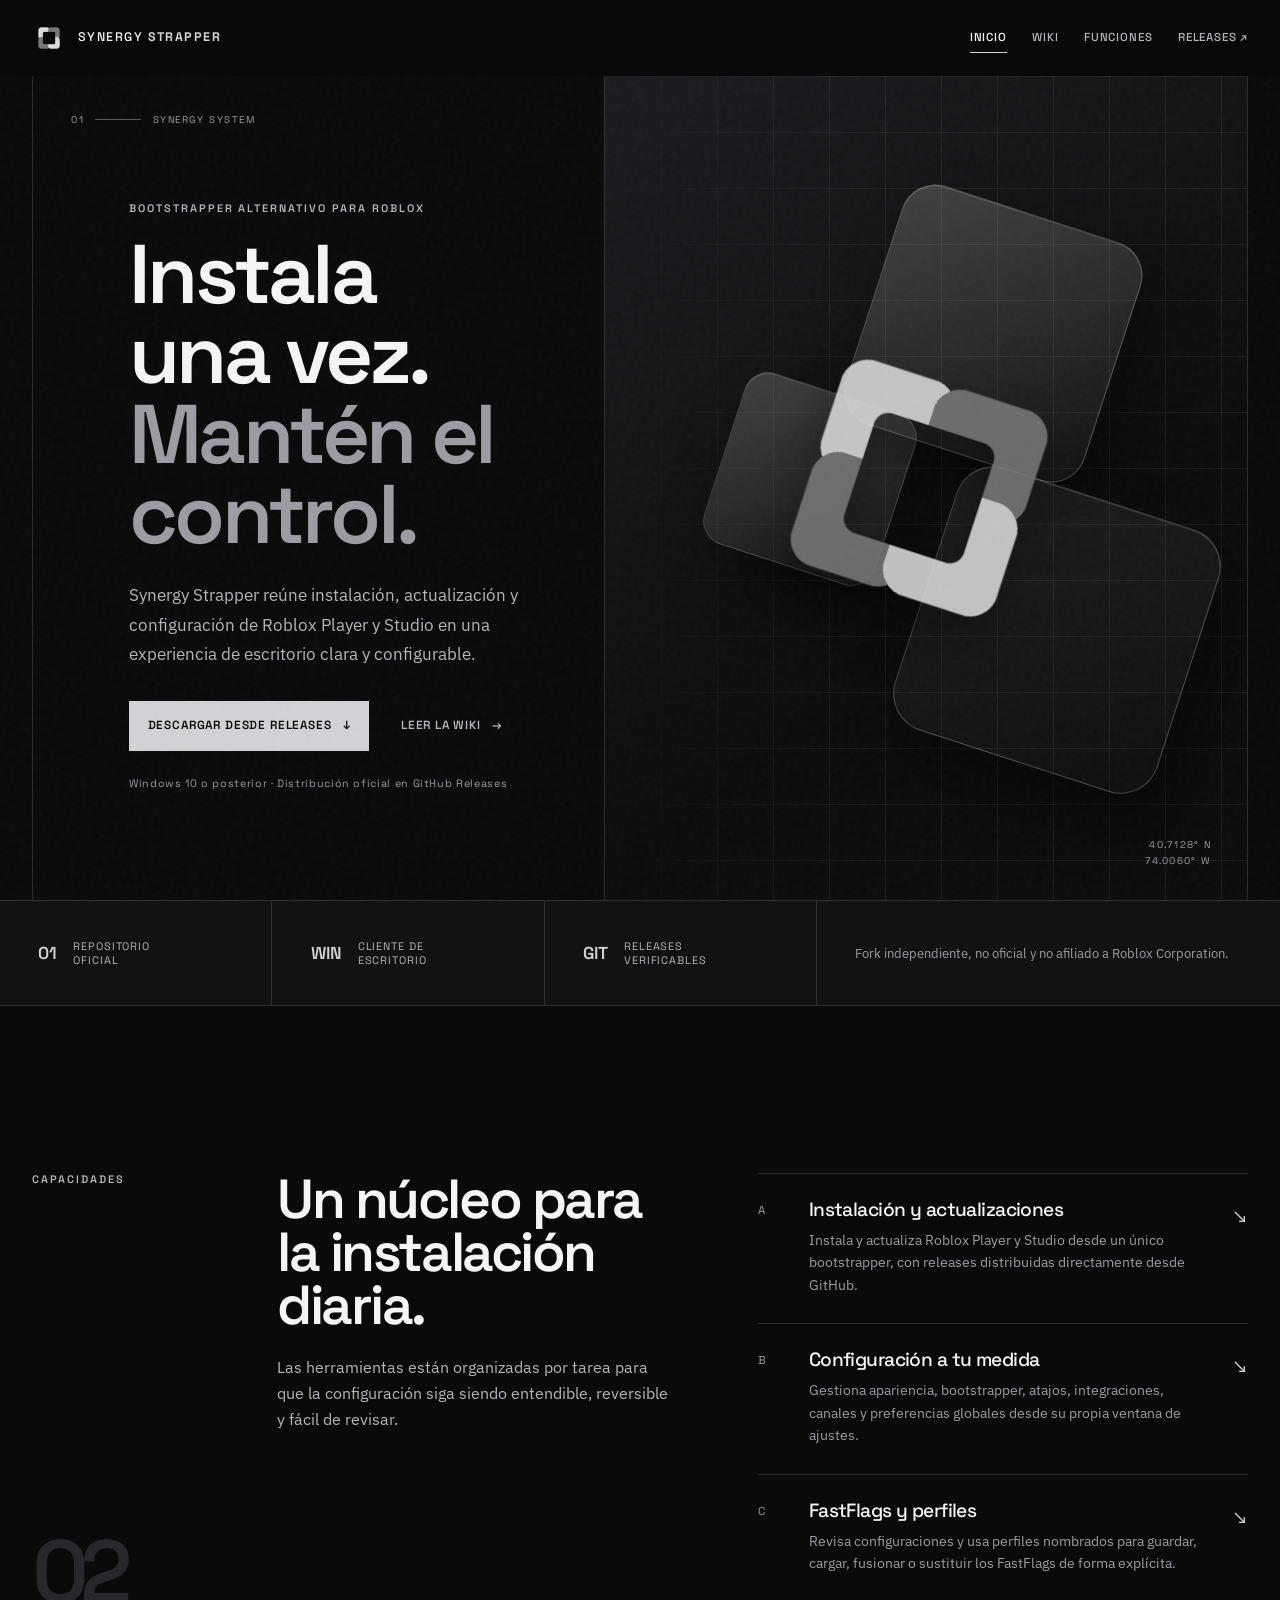
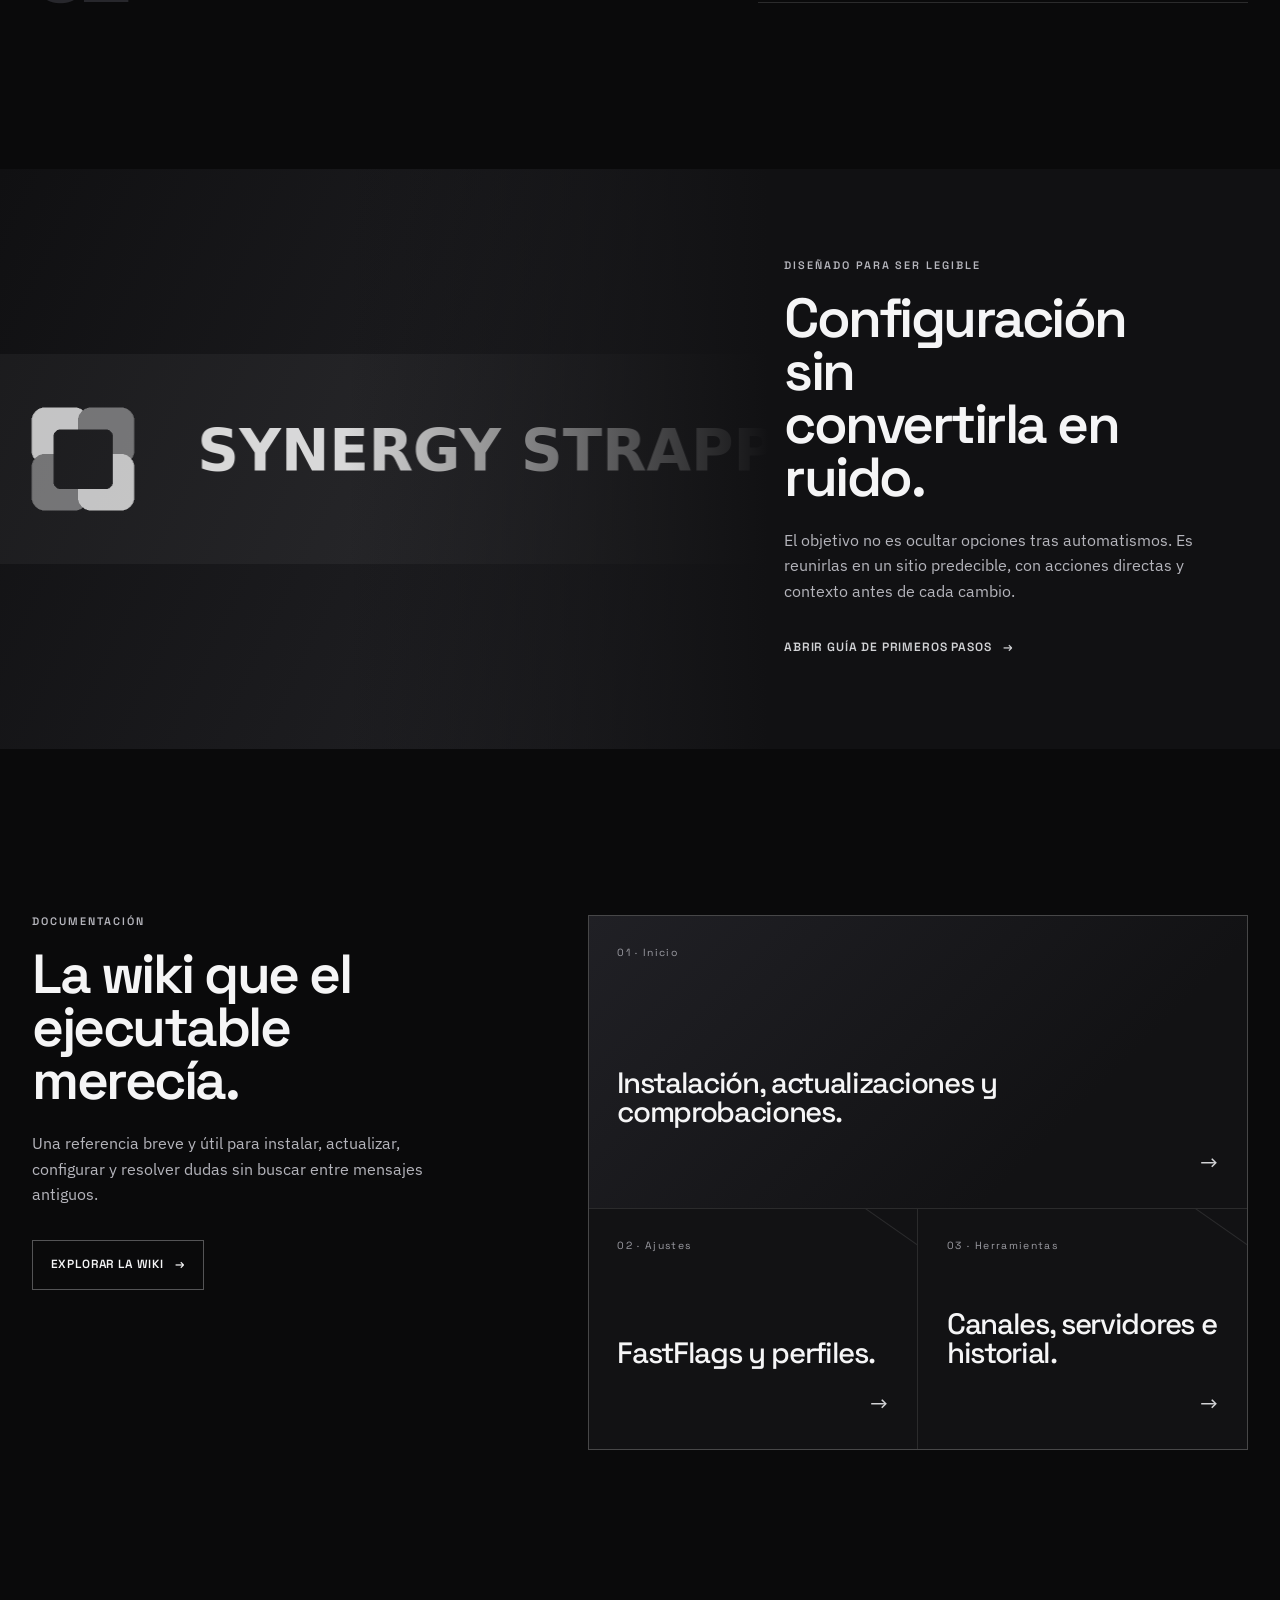
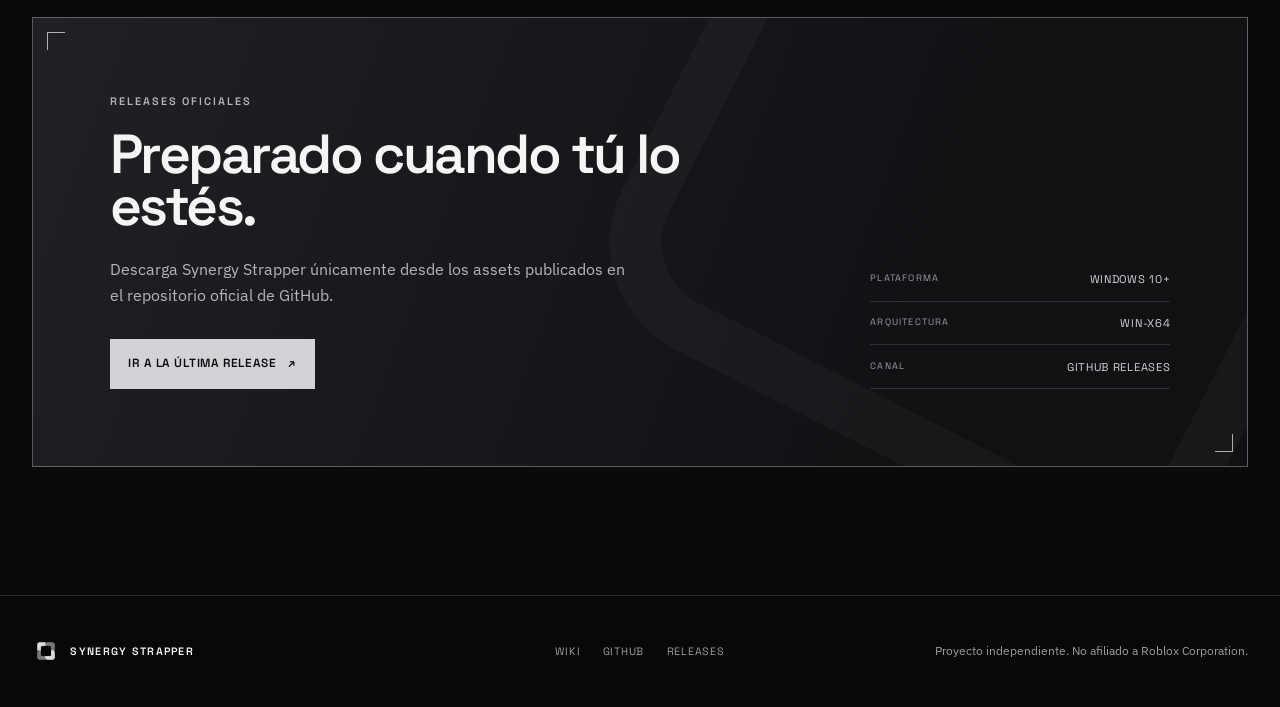
==== web/index.html @ 70e18f1f "feat: add official website and documentation wiki" ====
<!doctype html>
<html lang="es">
  <head>
    <meta charset="UTF-8" />
    <meta name="viewport" content="width=device-width, initial-scale=1.0" />
    <meta
      name="description"
      content="Sitio oficial y documentación de Synergy Strapper, un bootstrapper alternativo para Roblox."
    />
    <meta name="theme-color" content="#0a0a0b" />
    <title>Synergy Strapper — Bootstrapper para Roblox</title>
    <link rel="icon" type="image/png" href="./images/SynergyStrapper.png" />
    <link rel="preconnect" href="https://fonts.googleapis.com" />
    <link rel="preconnect" href="https://fonts.gstatic.com" crossorigin />
    <link
      href="https://fonts.googleapis.com/css2?family=IBM+Plex+Sans:ital,wght@0,400;0,500;0,600;1,400&family=Space+Grotesk:wght@400;500;600;700&display=swap"
      rel="stylesheet"
    />
    <link rel="stylesheet" href="./assets/css/style.css" />
  </head>
  <body class="site-body" data-page="home">
    <a class="skip-link" href="#contenido">Saltar al contenido</a>

    <header class="site-header" data-header>
      <a class="brand" href="./index.html" aria-label="Synergy Strapper, inicio">
        <img class="brand__mark" src="./images/SynergyStrapper.png" alt="" />
        <span class="brand__name">SYNERGY <strong>STRAPPER</strong></span>
      </a>

      <button class="nav-toggle" type="button" aria-expanded="false" aria-controls="primary-nav">
        <span class="nav-toggle__line"></span>
        <span class="nav-toggle__line"></span>
        <span class="sr-only">Abrir navegación</span>
      </button>

      <nav id="primary-nav" class="site-nav" aria-label="Navegación principal">
        <a class="site-nav__link is-active" href="./index.html">Inicio</a>
        <a class="site-nav__link" href="./wiki.html">Wiki</a>
        <a class="site-nav__link" href="#funciones">Funciones</a>
        <a class="site-nav__link" href="https://github.com/Xyraniz/SynergyStrapper/releases/latest" target="_blank" rel="noreferrer">Releases <span aria-hidden="true">↗</span></a>
      </nav>
    </header>

    <main id="contenido">
      <section class="hero section-frame" aria-labelledby="hero-title">
        <div class="hero__ruler" aria-hidden="true">
          <span>01</span><i></i><span>SYNERGY SYSTEM</span>
        </div>
        <div class="hero__copy reveal">
          <p class="eyebrow">Bootstrapper alternativo para Roblox</p>
          <h1 id="hero-title">Instala una vez.<br /><em>Mantén el control.</em></h1>
          <p class="hero__lede">
            Synergy Strapper reúne instalación, actualización y configuración de Roblox Player y Studio en una experiencia de escritorio clara y configurable.
          </p>
          <div class="hero__actions">
            <a class="button button--primary" href="https://github.com/Xyraniz/SynergyStrapper/releases/latest" target="_blank" rel="noreferrer">
              Descargar desde Releases <span aria-hidden="true">↓</span>
            </a>
            <a class="button button--quiet" href="./wiki.html">Leer la wiki <span aria-hidden="true">→</span></a>
          </div>
          <p class="hero__fineprint">Windows 10 o posterior · Distribución oficial en GitHub Releases</p>
        </div>
        <div class="hero__visual" aria-hidden="true">
          <div class="hero__grid"></div>
          <div class="hero__module hero__module--one"></div>
          <div class="hero__module hero__module--two"></div>
          <div class="hero__module hero__module--three"></div>
          <img class="hero__mark" src="./images/SynergyStrapper.png" alt="" />
          <p class="hero__coordinate">40.7128° N<br />74.0060° W</p>
        </div>
      </section>

      <section class="trust-strip" aria-label="Resumen del proyecto">
        <div class="trust-strip__item"><span class="trust-strip__value">01</span><span>Repositorio<br />oficial</span></div>
        <div class="trust-strip__item"><span class="trust-strip__value">WIN</span><span>Cliente de<br />escritorio</span></div>
        <div class="trust-strip__item"><span class="trust-strip__value">GIT</span><span>Releases<br />verificables</span></div>
        <div class="trust-strip__item trust-strip__item--statement">Fork independiente, no oficial y no afiliado a Roblox Corporation.</div>
      </section>

      <section id="funciones" class="capabilities section-frame" aria-labelledby="capabilities-title">
        <div class="section-kicker reveal">
          <p class="eyebrow">Capacidades</p>
          <span class="section-number">02</span>
        </div>
        <div class="capabilities__heading reveal">
          <h2 id="capabilities-title">Un núcleo para<br />la instalación diaria.</h2>
          <p>Las herramientas están organizadas por tarea para que la configuración siga siendo entendible, reversible y fácil de revisar.</p>
        </div>
        <div class="capabilities__list">
          <article class="capability reveal">
            <span class="capability__index">A</span>
            <div>
              <h3>Instalación y actualizaciones</h3>
              <p>Instala y actualiza Roblox Player y Studio desde un único bootstrapper, con releases distribuidas directamente desde GitHub.</p>
            </div>
            <span class="capability__arrow" aria-hidden="true">↘</span>
          </article>
          <article class="capability reveal">
            <span class="capability__index">B</span>
            <div>
              <h3>Configuración a tu medida</h3>
              <p>Gestiona apariencia, bootstrapper, atajos, integraciones, canales y preferencias globales desde su propia ventana de ajustes.</p>
            </div>
            <span class="capability__arrow" aria-hidden="true">↘</span>
          </article>
          <article class="capability reveal">
            <span class="capability__index">C</span>
            <div>
              <h3>FastFlags y perfiles</h3>
              <p>Revisa configuraciones y usa perfiles nombrados para guardar, cargar, fusionar o sustituir los FastFlags de forma explícita.</p>
            </div>
            <span class="capability__arrow" aria-hidden="true">↘</span>
          </article>
        </div>
      </section>

      <section class="product-band" aria-labelledby="product-band-title">
        <div class="product-band__image" role="img" aria-label="Identidad gráfica de Synergy Strapper">
          <img src="./images/SynergyStrapper-full-dark.png" alt="" />
        </div>
        <div class="product-band__copy reveal">
          <p class="eyebrow">Diseñado para ser legible</p>
          <h2 id="product-band-title">Configuración sin<br />convertirla en ruido.</h2>
          <p>El objetivo no es ocultar opciones tras automatismos. Es reunirlas en un sitio predecible, con acciones directas y contexto antes de cada cambio.</p>
          <a class="text-link" href="./wiki.html#primeros-pasos">Abrir guía de primeros pasos <span aria-hidden="true">→</span></a>
        </div>
      </section>

      <section class="wiki-preview section-frame" aria-labelledby="wiki-preview-title">
        <div class="wiki-preview__intro reveal">
          <p class="eyebrow">Documentación</p>
          <h2 id="wiki-preview-title">La wiki que el ejecutable merecía.</h2>
          <p>Una referencia breve y útil para instalar, actualizar, configurar y resolver dudas sin buscar entre mensajes antiguos.</p>
          <a class="button button--outline" href="./wiki.html">Explorar la wiki <span aria-hidden="true">→</span></a>
        </div>
        <div class="wiki-preview__cards">
          <a class="wiki-card wiki-card--large reveal" href="./wiki.html#instalacion">
            <span class="wiki-card__meta">01 · Inicio</span>
            <h3>Instalación, actualizaciones y comprobaciones.</h3>
            <span class="wiki-card__arrow" aria-hidden="true">→</span>
          </a>
          <a class="wiki-card reveal" href="./wiki.html#fastflags">
            <span class="wiki-card__meta">02 · Ajustes</span>
            <h3>FastFlags y perfiles.</h3>
            <span class="wiki-card__arrow" aria-hidden="true">→</span>
          </a>
          <a class="wiki-card reveal" href="./wiki.html#herramientas">
            <span class="wiki-card__meta">03 · Herramientas</span>
            <h3>Canales, servidores e historial.</h3>
            <span class="wiki-card__arrow" aria-hidden="true">→</span>
          </a>
        </div>
      </section>

      <section class="download-panel section-frame" aria-labelledby="download-title">
        <div class="download-panel__corner download-panel__corner--top" aria-hidden="true"></div>
        <div class="download-panel__corner download-panel__corner--bottom" aria-hidden="true"></div>
        <div class="download-panel__content reveal">
          <p class="eyebrow">Releases oficiales</p>
          <h2 id="download-title">Preparado cuando tú lo estés.</h2>
          <p>Descarga Synergy Strapper únicamente desde los assets publicados en el repositorio oficial de GitHub.</p>
          <a class="button button--primary" href="https://github.com/Xyraniz/SynergyStrapper/releases/latest" target="_blank" rel="noreferrer">Ir a la última release <span aria-hidden="true">↗</span></a>
        </div>
        <div class="download-panel__specs" aria-label="Detalles de distribución">
          <p><span>PLATAFORMA</span>WINDOWS 10+</p>
          <p><span>ARQUITECTURA</span>WIN-X64</p>
          <p><span>CANAL</span>GITHUB RELEASES</p>
        </div>
      </section>
    </main>

    <footer class="site-footer">
      <div class="site-footer__brand">
        <img src="./images/SynergyStrapper.png" alt="" />
        <span>SYNERGY STRAPPER</span>
      </div>
      <div class="site-footer__links">
        <a href="./wiki.html">Wiki</a>
        <a href="https://github.com/Xyraniz/SynergyStrapper" target="_blank" rel="noreferrer">GitHub</a>
        <a href="https://github.com/Xyraniz/SynergyStrapper/releases/latest" target="_blank" rel="noreferrer">Releases</a>
      </div>
      <p class="site-footer__notice">Proyecto independiente. No afiliado a Roblox Corporation.</p>
    </footer>

    <script src="./assets/js/main.js"></script>
  </body>
</html>
---- web/assets/css/style.css ----
/* Núcleo Modular: minimalismo industrial editorial en negro, grafito y plata. */
:root {
  --ink: #0a0a0b;
  --ink-raised: #121214;
  --graphite: #1a1a1e;
  --graphite-light: #27272c;
  --line: rgba(226, 226, 230, 0.15);
  --line-strong: rgba(226, 226, 230, 0.34);
  --silver: #d2d3d6;
  --white: #f5f5f6;
  --muted: #9c9ca3;
  --muted-strong: #b5b5bc;
  --display: "Space Grotesk", sans-serif;
  --body: "IBM Plex Sans", sans-serif;
  --ease-out: cubic-bezier(0.23, 1, 0.32, 1);
  --ease-in-out: cubic-bezier(0.77, 0, 0.175, 1);
  --header-height: 76px;
}

* { box-sizing: border-box; }
html { scroll-behavior: smooth; background: var(--ink); }
body { margin: 0; min-width: 320px; background: var(--ink); color: var(--white); font-family: var(--body); font-size: 16px; line-height: 1.6; }
body::before { content: ""; position: fixed; inset: 0; z-index: 20; pointer-events: none; opacity: .035; background-image: url("data:image/svg+xml,%3Csvg viewBox='0 0 180 180' xmlns='http://www.w3.org/2000/svg'%3E%3Cfilter id='n'%3E%3CfeTurbulence type='fractalNoise' baseFrequency='.9' numOctaves='4' stitchTiles='stitch'/%3E%3C/filter%3E%3Crect width='100%25' height='100%25' filter='url(%23n)' opacity='.85'/%3E%3C/svg%3E"); }
a { color: inherit; text-decoration: none; }
button, a { -webkit-tap-highlight-color: transparent; }
button { font: inherit; }
img { display: block; max-width: 100%; }
h1, h2, h3, p { margin-top: 0; }
h1, h2, h3 { font-family: var(--display); letter-spacing: -.045em; line-height: .96; }
h1 em, h2 em { color: var(--muted); font-style: normal; }
code { padding: .1em .38em; border: 1px solid var(--line); border-radius: 3px; background: rgba(255, 255, 255, .05); color: var(--silver); font-family: ui-monospace, SFMono-Regular, Menlo, monospace; font-size: .88em; }

.sr-only { position: absolute; width: 1px; height: 1px; overflow: hidden; clip: rect(0 0 0 0); clip-path: inset(50%); white-space: nowrap; }
.skip-link { position: fixed; top: 14px; left: 14px; z-index: 100; transform: translateY(-160%); padding: .65rem 1rem; background: var(--silver); color: var(--ink); font-weight: 700; transition: transform .18s var(--ease-out); }
.skip-link:focus { transform: translateY(0); outline: 2px solid var(--white); outline-offset: 2px; }
.section-frame { width: min(100% - 64px, 1320px); margin-inline: auto; }
.eyebrow { margin-bottom: 1.25rem; color: var(--muted-strong); font-family: var(--display); font-size: .68rem; font-weight: 600; letter-spacing: .18em; line-height: 1.2; text-transform: uppercase; }

.site-header { position: sticky; top: 0; z-index: 30; display: flex; align-items: center; justify-content: space-between; height: var(--header-height); padding: 0 max(32px, calc((100vw - 1320px) / 2)); border-bottom: 1px solid transparent; background: rgba(10, 10, 11, .76); backdrop-filter: blur(16px); transition: border-color .2s var(--ease-out), background .2s var(--ease-out); }
.site-header.is-scrolled { border-bottom-color: var(--line); background: rgba(10, 10, 11, .93); }
.brand { display: inline-flex; align-items: center; gap: .72rem; font-family: var(--display); font-size: .78rem; font-weight: 500; letter-spacing: .12em; }
.brand:hover .brand__mark { transform: rotate(10deg); }
.brand__mark { width: 34px; height: 34px; object-fit: cover; transition: transform .22s var(--ease-out); }
.brand__name strong { color: var(--silver); font-weight: 700; }
.site-nav { display: flex; align-items: center; gap: clamp(.8rem, 2vw, 2rem); }
.site-nav__link { position: relative; padding: .4rem 0; color: var(--muted-strong); font-family: var(--display); font-size: .72rem; font-weight: 500; letter-spacing: .07em; text-transform: uppercase; transition: color .16s var(--ease-out); }
.site-nav__link::after { content: ""; position: absolute; right: 0; bottom: 0; left: 0; height: 1px; transform: scaleX(0); transform-origin: right; background: var(--silver); transition: transform .22s var(--ease-out); }
.site-nav__link:hover, .site-nav__link:focus-visible, .site-nav__link.is-active { color: var(--white); }
.site-nav__link:hover::after, .site-nav__link:focus-visible::after, .site-nav__link.is-active::after { transform: scaleX(1); transform-origin: left; }
.nav-toggle { display: none; border: 0; background: transparent; color: var(--white); }

.hero { position: relative; display: grid; grid-template-columns: minmax(0, .94fr) minmax(370px, 1.06fr); min-height: calc(800px - var(--header-height)); overflow: hidden; border-right: 1px solid var(--line); border-left: 1px solid var(--line); }
.hero::before { content: ""; position: absolute; inset: 0; z-index: -1; background: radial-gradient(circle at 75% 45%, rgba(255,255,255,.07), transparent 28%), linear-gradient(90deg, transparent 50%, rgba(255,255,255,.02)); }
.hero__ruler { position: absolute; top: 36px; left: 38px; display: flex; align-items: center; gap: .7rem; color: var(--muted); font-family: var(--display); font-size: .61rem; letter-spacing: .16em; }
.hero__ruler i { display: block; width: 46px; height: 1px; background: var(--line-strong); }
.hero__copy { align-self: center; max-width: 640px; padding: 126px 6vw 108px 7.5vw; }
.hero h1 { max-width: 670px; margin-bottom: 1.6rem; font-size: clamp(3.35rem, 6.5vw, 6.95rem); font-weight: 600; }
.hero__lede { max-width: 510px; margin-bottom: 2rem; color: var(--muted-strong); font-size: 1.07rem; line-height: 1.72; }
.hero__actions { display: flex; flex-wrap: wrap; align-items: center; gap: .8rem; }
.button { display: inline-flex; align-items: center; justify-content: center; gap: .72rem; min-height: 50px; padding: .85rem 1.1rem; border: 1px solid transparent; font-family: var(--display); font-size: .74rem; font-weight: 600; letter-spacing: .07em; text-transform: uppercase; transition: transform .16s var(--ease-out), color .16s var(--ease-out), background .16s var(--ease-out), border-color .16s var(--ease-out); }
.button:hover { transform: translateY(-2px); }
.button:active { transform: scale(.97); }
.button:focus-visible, .text-link:focus-visible, .wiki-toc a:focus-visible { outline: 2px solid var(--silver); outline-offset: 4px; }
.button--primary { background: var(--silver); color: var(--ink); }
.button--primary:hover { background: var(--white); }
.button--quiet { color: var(--muted-strong); }
.button--quiet:hover { color: var(--white); }
.button--outline { border-color: var(--line-strong); color: var(--white); }
.button--outline:hover { border-color: var(--silver); background: rgba(255,255,255,.07); }
.hero__fineprint { margin: 1.55rem 0 0; color: var(--muted); font-family: var(--display); font-size: .67rem; letter-spacing: .06em; }
.hero__visual { position: relative; min-height: 100%; overflow: hidden; border-left: 1px solid var(--line); background: linear-gradient(145deg, #1c1c20 0%, #0c0c0e 63%); }
.hero__grid { position: absolute; inset: 0; background-image: linear-gradient(var(--line) 1px, transparent 1px), linear-gradient(90deg, var(--line) 1px, transparent 1px); background-size: 56px 56px; -webkit-mask-image: linear-gradient(90deg, transparent, #000 40%); mask-image: linear-gradient(90deg, transparent, #000 40%); opacity: .52; }
.hero__module { position: absolute; border: 1px solid rgba(255,255,255,.22); border-radius: 14%; background: linear-gradient(145deg, rgba(255,255,255,.19), rgba(255,255,255,.025)); box-shadow: inset 0 1px rgba(255,255,255,.12), 22px 26px 60px rgba(0,0,0,.45); }
.hero__module--one { top: 16%; right: 20%; width: 39%; aspect-ratio: 1; transform: rotate(18deg); }
.hero__module--two { right: 8%; bottom: 16%; width: 43%; aspect-ratio: 1; transform: rotate(18deg); background: linear-gradient(145deg, rgba(255,255,255,.08), rgba(255,255,255,.01)); }
.hero__module--three { top: 38%; left: 18%; width: 28%; aspect-ratio: 1; transform: rotate(18deg); border-color: rgba(255,255,255,.12); }
.hero__mark { position: absolute; top: 50%; left: 49%; width: min(54%, 430px); transform: translate(-50%, -50%) rotate(18deg); opacity: .87; filter: drop-shadow(0 25px 24px rgba(0,0,0,.42)); }
.hero__coordinate { position: absolute; right: 36px; bottom: 31px; margin: 0; color: var(--muted); font-family: var(--display); font-size: .61rem; letter-spacing: .13em; line-height: 1.65; text-align: right; }

.trust-strip { display: grid; grid-template-columns: repeat(3, minmax(0, 1fr)) minmax(210px, 1.7fr); border-block: 1px solid var(--line); background: var(--ink-raised); }
.trust-strip__item { display: flex; align-items: center; gap: 1rem; min-height: 104px; padding: 1.4rem clamp(1.2rem, 3vw, 3rem); border-right: 1px solid var(--line); color: var(--muted-strong); font-family: var(--display); font-size: .68rem; letter-spacing: .08em; line-height: 1.32; text-transform: uppercase; }
.trust-strip__value { color: var(--silver); font-size: 1.08rem; font-weight: 600; letter-spacing: 0; }
.trust-strip__item--statement { border-right: 0; color: var(--muted); font-family: var(--body); font-size: .82rem; letter-spacing: 0; line-height: 1.5; text-transform: none; }

.capabilities { display: grid; grid-template-columns: .5fr 1.15fr 1.35fr; gap: clamp(2rem, 5vw, 6rem); padding-block: clamp(7rem, 13vw, 12rem); }
.section-kicker { display: flex; flex-direction: column; justify-content: space-between; min-height: 165px; }
.section-number { color: var(--graphite-light); font-family: var(--display); font-size: 5.5rem; font-weight: 600; letter-spacing: -.1em; line-height: .7; }
.capabilities__heading h2, .product-band h2, .wiki-preview h2, .download-panel h2 { margin-bottom: 1.5rem; font-size: clamp(2.55rem, 4.3vw, 4.8rem); font-weight: 600; }
.capabilities__heading p { max-width: 395px; margin: 0; color: var(--muted-strong); }
.capabilities__list { border-top: 1px solid var(--line); }
.capability { display: grid; grid-template-columns: 32px minmax(0, 1fr) 26px; gap: 1.15rem; padding: 1.7rem 0; border-bottom: 1px solid var(--line); transition: padding .18s var(--ease-out), border-color .18s var(--ease-out); }
.capability:hover { padding-right: .6rem; padding-left: .6rem; border-color: var(--line-strong); }
.capability__index { color: var(--muted); font-family: var(--display); font-size: .72rem; }
.capability h3 { margin-bottom: .6rem; font-size: 1.2rem; font-weight: 500; letter-spacing: -.03em; }
.capability p { margin: 0; color: var(--muted); font-size: .9rem; line-height: 1.55; }
.capability__arrow { justify-self: end; color: var(--silver); font-size: 1.25rem; transition: transform .2s var(--ease-out); }
.capability:hover .capability__arrow { transform: translate(3px, 3px); }

.product-band { position: relative; display: grid; grid-template-columns: minmax(0, 1.2fr) minmax(370px, .8fr); min-height: 580px; overflow: hidden; background: #111113; }
.product-band__image { display: flex; align-items: center; overflow: hidden; padding: 4rem; background: linear-gradient(115deg, #101012, #252529); }
.product-band__image::after { content: ""; position: absolute; inset: 0 auto 0 0; width: 60%; background: linear-gradient(90deg, transparent 45%, #111113); pointer-events: none; }
.product-band__image img { width: 140%; max-width: none; transform: translateX(-9%); opacity: .87; mix-blend-mode: screen; }
.product-band__copy { position: relative; z-index: 1; align-self: center; max-width: 570px; padding: 4rem clamp(2rem, 6vw, 7rem) 4rem 1rem; }
.product-band__copy > p:not(.eyebrow) { max-width: 480px; color: var(--muted-strong); }
.text-link { display: inline-flex; gap: .7rem; margin-top: 1.1rem; color: var(--silver); font-family: var(--display); font-size: .75rem; font-weight: 600; letter-spacing: .07em; text-transform: uppercase; transition: color .16s var(--ease-out), gap .16s var(--ease-out); }
.text-link:hover { gap: 1rem; color: var(--white); }

.wiki-preview { display: grid; grid-template-columns: minmax(230px, .8fr) minmax(0, 1.2fr); gap: clamp(2.5rem, 9vw, 9rem); padding-block: clamp(7rem, 13vw, 12rem); }
.wiki-preview__intro { max-width: 420px; }
.wiki-preview__intro > p:not(.eyebrow) { margin-bottom: 2rem; color: var(--muted-strong); }
.wiki-preview__cards { display: grid; grid-template-columns: repeat(2, 1fr); gap: 1px; align-self: start; background: var(--line); border: 1px solid var(--line); }
.wiki-card { position: relative; display: flex; flex-direction: column; min-height: 240px; padding: 1.8rem; overflow: hidden; background: var(--ink-raised); transition: background .2s var(--ease-out); }
.wiki-card::before { content: ""; position: absolute; top: -65%; right: -32%; width: 180px; aspect-ratio: 1; border: 1px solid rgba(255,255,255,.1); border-radius: 17%; transform: rotate(35deg); transition: transform .35s var(--ease-out); }
.wiki-card:hover { background: var(--graphite); }
.wiki-card:hover::before { transform: rotate(48deg) scale(1.1); }
.wiki-card--large { grid-column: span 2; min-height: 292px; background: linear-gradient(135deg, #202025, #121214 72%); }
.wiki-card__meta { position: relative; color: var(--muted); font-family: var(--display); font-size: .65rem; letter-spacing: .13em; }
.wiki-card h3 { position: relative; max-width: 455px; margin: auto 0 1.2rem; font-size: clamp(1.35rem, 2.3vw, 2.05rem); font-weight: 500; }
.wiki-card__arrow { position: relative; align-self: flex-end; color: var(--silver); font-size: 1.35rem; }

.download-panel { position: relative; display: grid; grid-template-columns: 1.2fr .8fr; gap: 2rem; overflow: hidden; margin-bottom: clamp(6rem, 10vw, 9rem); padding: clamp(3.4rem, 6vw, 6rem); border: 1px solid var(--line-strong); background: linear-gradient(110deg, #202025, #111114 74%); }
.download-panel::before { content: ""; position: absolute; top: -200px; right: -100px; width: 560px; height: 560px; border: 52px solid rgba(255,255,255,.03); border-radius: 18%; transform: rotate(27deg); }
.download-panel__content { position: relative; z-index: 1; max-width: 640px; }
.download-panel__content > p:not(.eyebrow) { max-width: 530px; margin-bottom: 1.9rem; color: var(--muted-strong); }
.download-panel__specs { position: relative; z-index: 1; display: flex; flex-direction: column; align-self: end; gap: .85rem; max-width: 300px; justify-self: end; width: 100%; }
.download-panel__specs p { display: flex; justify-content: space-between; gap: 1rem; margin: 0; padding-bottom: .7rem; border-bottom: 1px solid var(--line); color: var(--silver); font-family: var(--display); font-size: .7rem; letter-spacing: .06em; }
.download-panel__specs span { color: var(--muted); font-size: .58rem; letter-spacing: .13em; }
.download-panel__corner { position: absolute; width: 18px; height: 18px; border-color: var(--silver); opacity: .68; }
.download-panel__corner--top { top: 14px; left: 14px; border-top: 1px solid; border-left: 1px solid; }
.download-panel__corner--bottom { right: 14px; bottom: 14px; border-right: 1px solid; border-bottom: 1px solid; }

.site-footer { display: grid; grid-template-columns: 1fr auto 1fr; align-items: center; gap: 2rem; min-height: 112px; padding: 1.7rem max(32px, calc((100vw - 1320px) / 2)); border-top: 1px solid var(--line); background: #080809; }
.site-footer__brand { display: inline-flex; align-items: center; gap: .65rem; font-family: var(--display); font-size: .67rem; font-weight: 600; letter-spacing: .12em; }
.site-footer__brand img { width: 28px; height: 28px; object-fit: cover; }
.site-footer__links { display: flex; gap: 1.4rem; color: var(--muted); font-family: var(--display); font-size: .67rem; letter-spacing: .07em; text-transform: uppercase; }
.site-footer__links a:hover { color: var(--white); }
.site-footer__notice { justify-self: end; margin: 0; color: var(--muted); font-size: .73rem; text-align: right; }

/* Wiki: mantiene el mismo sistema pero prioriza la lectura y un índice contextual. */
.site-body--wiki .site-header { border-bottom-color: var(--line); }
.wiki-hero { display: grid; grid-template-columns: 1.05fr .95fr; min-height: 490px; overflow: hidden; border-right: 1px solid var(--line); border-bottom: 1px solid var(--line); border-left: 1px solid var(--line); }
.wiki-hero__copy { align-self: center; max-width: 760px; padding: clamp(5.5rem, 10vw, 8rem) clamp(2rem, 7vw, 7rem); }
.wiki-hero h1 { margin-bottom: 1.3rem; font-size: clamp(3rem, 5.8vw, 6rem); font-weight: 600; }
.wiki-hero__copy > p:not(.eyebrow) { max-width: 580px; margin: 0; color: var(--muted-strong); font-size: 1.05rem; }
.wiki-hero__visual { position: relative; display: grid; place-items: center; overflow: hidden; border-left: 1px solid var(--line); background: radial-gradient(circle at 50% 50%, #303035, #111113 68%); }
.wiki-hero__visual::after { content: ""; position: absolute; inset: 18px; border: 1px solid rgba(255,255,255,.12); }
.wiki-hero__orb { position: absolute; width: min(58%, 330px); aspect-ratio: 1; border: 1px solid rgba(255,255,255,.28); border-radius: 21%; transform: rotate(38deg); box-shadow: 0 0 0 52px rgba(255,255,255,.025), 0 0 0 104px rgba(255,255,255,.022); }
.wiki-hero__visual img { position: relative; z-index: 1; width: min(47%, 275px); filter: drop-shadow(0 20px 18px rgba(0,0,0,.4)); }
.wiki-hero__visual span { position: absolute; right: 38px; bottom: 34px; z-index: 1; color: var(--muted); font-family: var(--display); font-size: .6rem; letter-spacing: .14em; line-height: 1.65; text-align: right; }
.wiki-layout { display: grid; grid-template-columns: minmax(205px, .4fr) minmax(0, 1fr); gap: clamp(3rem, 10vw, 10rem); padding-block: clamp(4.5rem, 8vw, 7.5rem); }
.wiki-sidebar { position: sticky; top: 110px; align-self: start; border-top: 1px solid var(--line-strong); }
.wiki-sidebar__label { margin: 1rem 0 .9rem; color: var(--muted); font-family: var(--display); font-size: .62rem; letter-spacing: .15em; text-transform: uppercase; }
.wiki-toc { display: flex; flex-direction: column; }
.wiki-toc a { padding: .56rem 0; border-bottom: 1px solid var(--line); color: var(--muted-strong); font-family: var(--display); font-size: .76rem; transition: color .16s var(--ease-out), padding-left .16s var(--ease-out); }
.wiki-toc a:hover { padding-left: .35rem; color: var(--white); }
.wiki-sidebar__source { display: flex; flex-direction: column; gap: .4rem; margin-top: 2.2rem; color: var(--muted); font-family: var(--display); font-size: .67rem; letter-spacing: .05em; }
.wiki-sidebar__source span { font-size: .58rem; letter-spacing: .15em; }
.wiki-sidebar__source a:hover { color: var(--white); }
.wiki-article { max-width: 770px; }
.wiki-section { padding: 1.25rem 0 clamp(4.7rem, 7vw, 6.7rem); scroll-margin-top: 105px; }
.wiki-section:not(:first-child) { border-top: 1px solid var(--line); padding-top: clamp(3.5rem, 6vw, 5.7rem); }
.wiki-section h2 { margin-bottom: 1.35rem; font-size: clamp(2.15rem, 4vw, 3.7rem); font-weight: 600; }
.wiki-section > p:not(.eyebrow) { max-width: 710px; color: var(--muted-strong); }
.wiki-intro { font-size: 1.12rem; line-height: 1.76; }
.wiki-section p a { color: var(--silver); text-decoration: underline; text-decoration-color: rgba(210,211,214,.4); text-underline-offset: .18em; }
.wiki-section p a:hover { color: var(--white); }
.wiki-callout { display: grid; grid-template-columns: 24px minmax(0, 1fr); gap: .9rem; margin-top: 2rem; padding: 1.15rem 1.25rem; border-left: 2px solid var(--silver); background: rgba(255,255,255,.045); }
.wiki-callout__symbol { display: grid; place-items: center; width: 22px; height: 22px; border: 1px solid var(--line-strong); border-radius: 50%; color: var(--silver); font-family: var(--display); font-size: .72rem; font-weight: 700; }
.wiki-callout p { margin: 0; color: var(--muted-strong); font-size: .91rem; }
.wiki-callout--quiet { border-left-color: var(--muted); background: transparent; }
.step-list { display: flex; flex-direction: column; gap: .15rem; padding: 0; margin: 2.4rem 0 0; list-style: none; }
.step-list li { display: grid; grid-template-columns: 44px minmax(0, 1fr); gap: 1.1rem; padding: 1.05rem 0; border-top: 1px solid var(--line); }
.step-list li:last-child { border-bottom: 1px solid var(--line); }
.step-list span { color: var(--muted); font-family: var(--display); font-size: .67rem; letter-spacing: .08em; }
.step-list p { margin: 0; color: var(--muted-strong); }
.wiki-table-wrap { margin-top: 2rem; overflow-x: auto; border: 1px solid var(--line); }
table { width: 100%; border-collapse: collapse; color: var(--muted-strong); font-size: .87rem; line-height: 1.55; text-align: left; }
th, td { padding: 1rem 1.15rem; vertical-align: top; }
thead { background: rgba(255,255,255,.06); color: var(--silver); font-family: var(--display); font-size: .64rem; letter-spacing: .1em; text-transform: uppercase; }
tbody tr + tr { border-top: 1px solid var(--line); }
th:first-child, td:first-child { width: 34%; }
.topic-grid, .privacy-grid { display: grid; grid-template-columns: repeat(3, 1fr); gap: 1px; margin-top: 2.2rem; background: var(--line); border: 1px solid var(--line); }
.topic-card, .privacy-grid > div { min-height: 210px; padding: 1.35rem; background: var(--ink-raised); }
.topic-card span, .privacy-grid span { display: block; margin-bottom: 3rem; color: var(--muted); font-family: var(--display); font-size: .58rem; font-weight: 600; letter-spacing: .13em; }
.topic-card h3, .privacy-grid h3 { margin-bottom: .6rem; font-size: 1.15rem; font-weight: 500; letter-spacing: -.03em; }
.topic-card p, .privacy-grid p { margin: 0; color: var(--muted); font-size: .83rem; line-height: 1.56; }
.operation-list { margin-top: 2rem; border-top: 1px solid var(--line); }
.operation-list > div { display: grid; grid-template-columns: 120px minmax(0, 1fr); gap: 1rem; padding: .9rem 0; border-bottom: 1px solid var(--line); }
.operation-list strong { font-family: var(--display); font-size: .8rem; font-weight: 500; }
.operation-list span { color: var(--muted); font-size: .88rem; }
.help-actions { display: flex; flex-wrap: wrap; align-items: center; gap: 1.35rem; margin-top: 2rem; }
.wiki-section--last { padding-bottom: 0; }

.reveal { opacity: 0; transform: translateY(18px); transition: opacity .55s var(--ease-out), transform .55s var(--ease-out); }
.reveal.is-visible { opacity: 1; transform: translateY(0); }

@media (max-width: 980px) {
  .hero { grid-template-columns: 1.04fr .96fr; min-height: 680px; }
  .hero__copy { padding-left: 3rem; padding-right: 3rem; }
  .capabilities { grid-template-columns: .35fr .85fr 1.35fr; gap: 2.2rem; }
  .product-band { grid-template-columns: 1fr; }
  .product-band__image { min-height: 340px; padding: 2.5rem; }
  .product-band__image::after { inset: auto 0 0; width: auto; height: 42%; background: linear-gradient(transparent, #111113); }
  .product-band__image img { width: 100%; transform: none; }
  .product-band__copy { padding: 0 3rem 4rem; }
  .wiki-preview { grid-template-columns: .75fr 1.25fr; gap: 3rem; }
  .wiki-layout { gap: 3.5rem; }
  .topic-grid, .privacy-grid { grid-template-columns: 1fr; }
  .topic-card, .privacy-grid > div { min-height: auto; }
  .topic-card span, .privacy-grid span { margin-bottom: 1.4rem; }
}

@media (max-width: 740px) {
  :root { --header-height: 66px; }
  .section-frame { width: min(100% - 32px, 1320px); }
  .site-header { padding: 0 16px; }
  .brand { font-size: .66rem; }
  .brand__mark { width: 30px; height: 30px; }
  .nav-toggle { display: grid; gap: 5px; place-content: center; width: 44px; height: 44px; }
  .nav-toggle__line { display: block; width: 21px; height: 1px; background: var(--white); transition: transform .2s var(--ease-out); }
  .nav-toggle[aria-expanded="true"] .nav-toggle__line:first-child { transform: translateY(3px) rotate(45deg); }
  .nav-toggle[aria-expanded="true"] .nav-toggle__line:last-child { transform: translateY(-3px) rotate(-45deg); }
  .site-nav { position: absolute; top: var(--header-height); right: 0; left: 0; display: grid; gap: 0; max-height: 0; overflow: hidden; border-bottom: 1px solid transparent; background: rgba(10,10,11,.97); opacity: 0; transition: max-height .3s var(--ease-out), opacity .18s var(--ease-out), border-color .18s var(--ease-out); }
  .site-nav.is-open { max-height: 360px; border-bottom-color: var(--line); opacity: 1; }
  .site-nav__link { padding: 1rem 16px; border-top: 1px solid var(--line); }
  .site-nav__link::after { display: none; }
  .hero { display: flex; flex-direction: column; min-height: auto; }
  .hero__ruler { top: 23px; left: 22px; }
  .hero__copy { padding: 101px 28px 55px; }
  .hero h1 { font-size: clamp(3.1rem, 15vw, 5rem); }
  .hero__lede { font-size: 1rem; }
  .hero__visual { min-height: 345px; border-top: 1px solid var(--line); border-left: 0; }
  .hero__module--one { top: 13%; right: 17%; }
  .hero__module--two { bottom: 10%; }
  .trust-strip { grid-template-columns: repeat(3, 1fr); }
  .trust-strip__item { min-height: 84px; padding: 1rem; border-bottom: 1px solid var(--line); font-size: .56rem; }
  .trust-strip__value { font-size: .8rem; }
  .trust-strip__item--statement { grid-column: span 3; min-height: auto; border-bottom: 0; font-size: .78rem; }
  .capabilities { display: block; padding-block: 6rem; }
  .section-kicker { min-height: 0; margin-bottom: 2rem; }
  .section-number { display: none; }
  .capabilities__heading { margin-bottom: 3rem; }
  .capabilities__heading h2 { font-size: 2.8rem; }
  .product-band { width: 100%; }
  .product-band__image { min-height: 250px; padding: 1.2rem; }
  .product-band__copy { padding: 1rem 24px 4rem; }
  .wiki-preview { display: block; padding-block: 6rem; }
  .wiki-preview__intro { margin-bottom: 2.7rem; }
  .wiki-card { min-height: 210px; padding: 1.25rem; }
  .download-panel { display: block; width: calc(100% - 32px); padding: 3rem 1.5rem; }
  .download-panel__specs { margin-top: 3rem; justify-self: stretch; max-width: none; }
  .site-footer { grid-template-columns: 1fr; gap: 1.2rem; padding: 2rem 16px; }
  .site-footer__links { flex-wrap: wrap; }
  .site-footer__notice { justify-self: start; text-align: left; }
  .wiki-hero { display: block; min-height: auto; }
  .wiki-hero__copy { padding: 5.5rem 28px 3.3rem; }
  .wiki-hero__visual { min-height: 270px; border-top: 1px solid var(--line); border-left: 0; }
  .wiki-hero__visual span { right: 23px; bottom: 20px; }
  .wiki-layout { display: block; padding-block: 3.5rem 5.5rem; }
  .wiki-sidebar { position: static; margin-bottom: 4rem; }
  .wiki-toc { display: grid; grid-template-columns: 1fr 1fr; column-gap: 1rem; }
  .wiki-section { padding-bottom: 4.3rem; }
  th, td { min-width: 170px; padding: .85rem; }
  .operation-list > div { grid-template-columns: 90px minmax(0, 1fr); }
}

@media (max-width: 430px) {
  .brand__name { max-width: 155px; font-size: .6rem; }
  .hero__actions { align-items: stretch; flex-direction: column; }
  .button { width: 100%; }
  .button--quiet { width: auto; align-self: flex-start; }
  .wiki-preview__cards { grid-template-columns: 1fr; }
  .wiki-card--large { grid-column: auto; }
  .wiki-toc { display: flex; }
}

@media (prefers-reduced-motion: reduce) {
  html { scroll-behavior: auto; }
  *, *::before, *::after { scroll-behavior: auto !important; transition-duration: .01ms !important; animation-duration: .01ms !important; animation-iteration-count: 1 !important; }
  .reveal { opacity: 1; transform: none; }
}
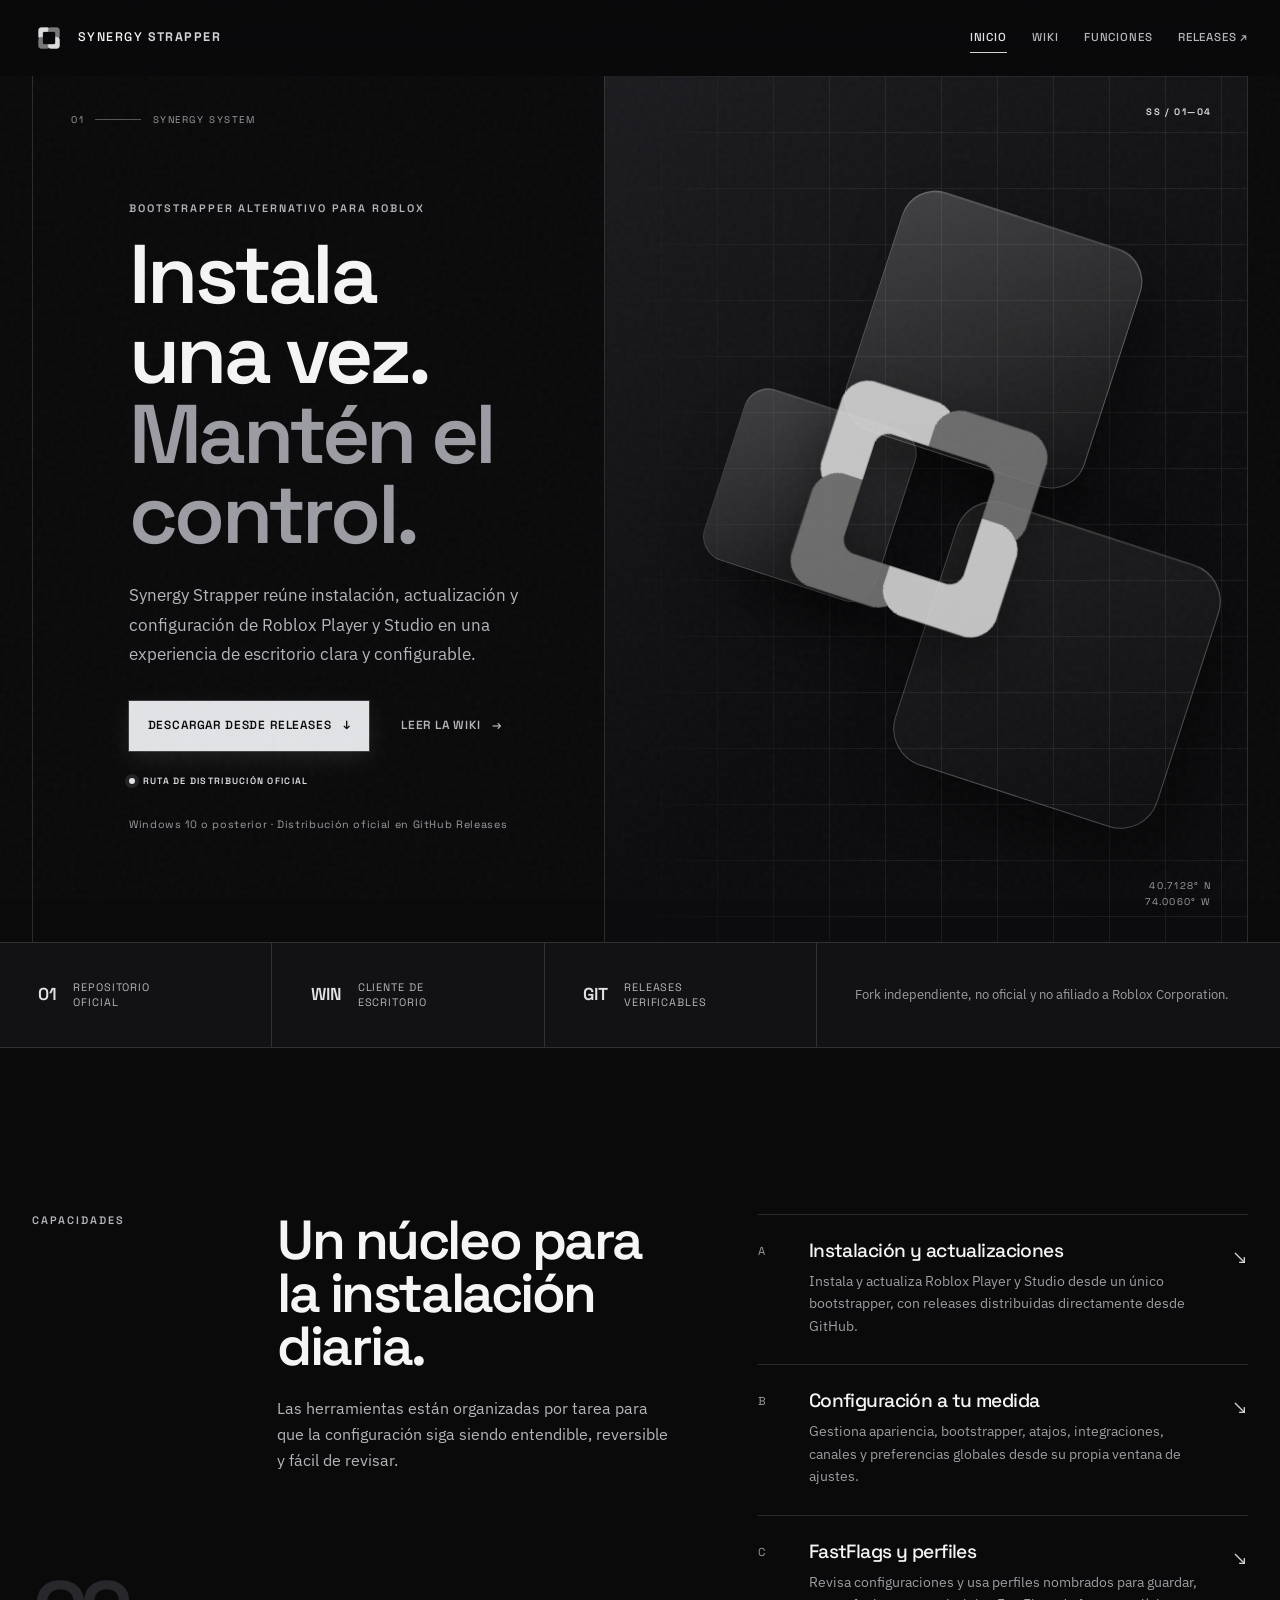
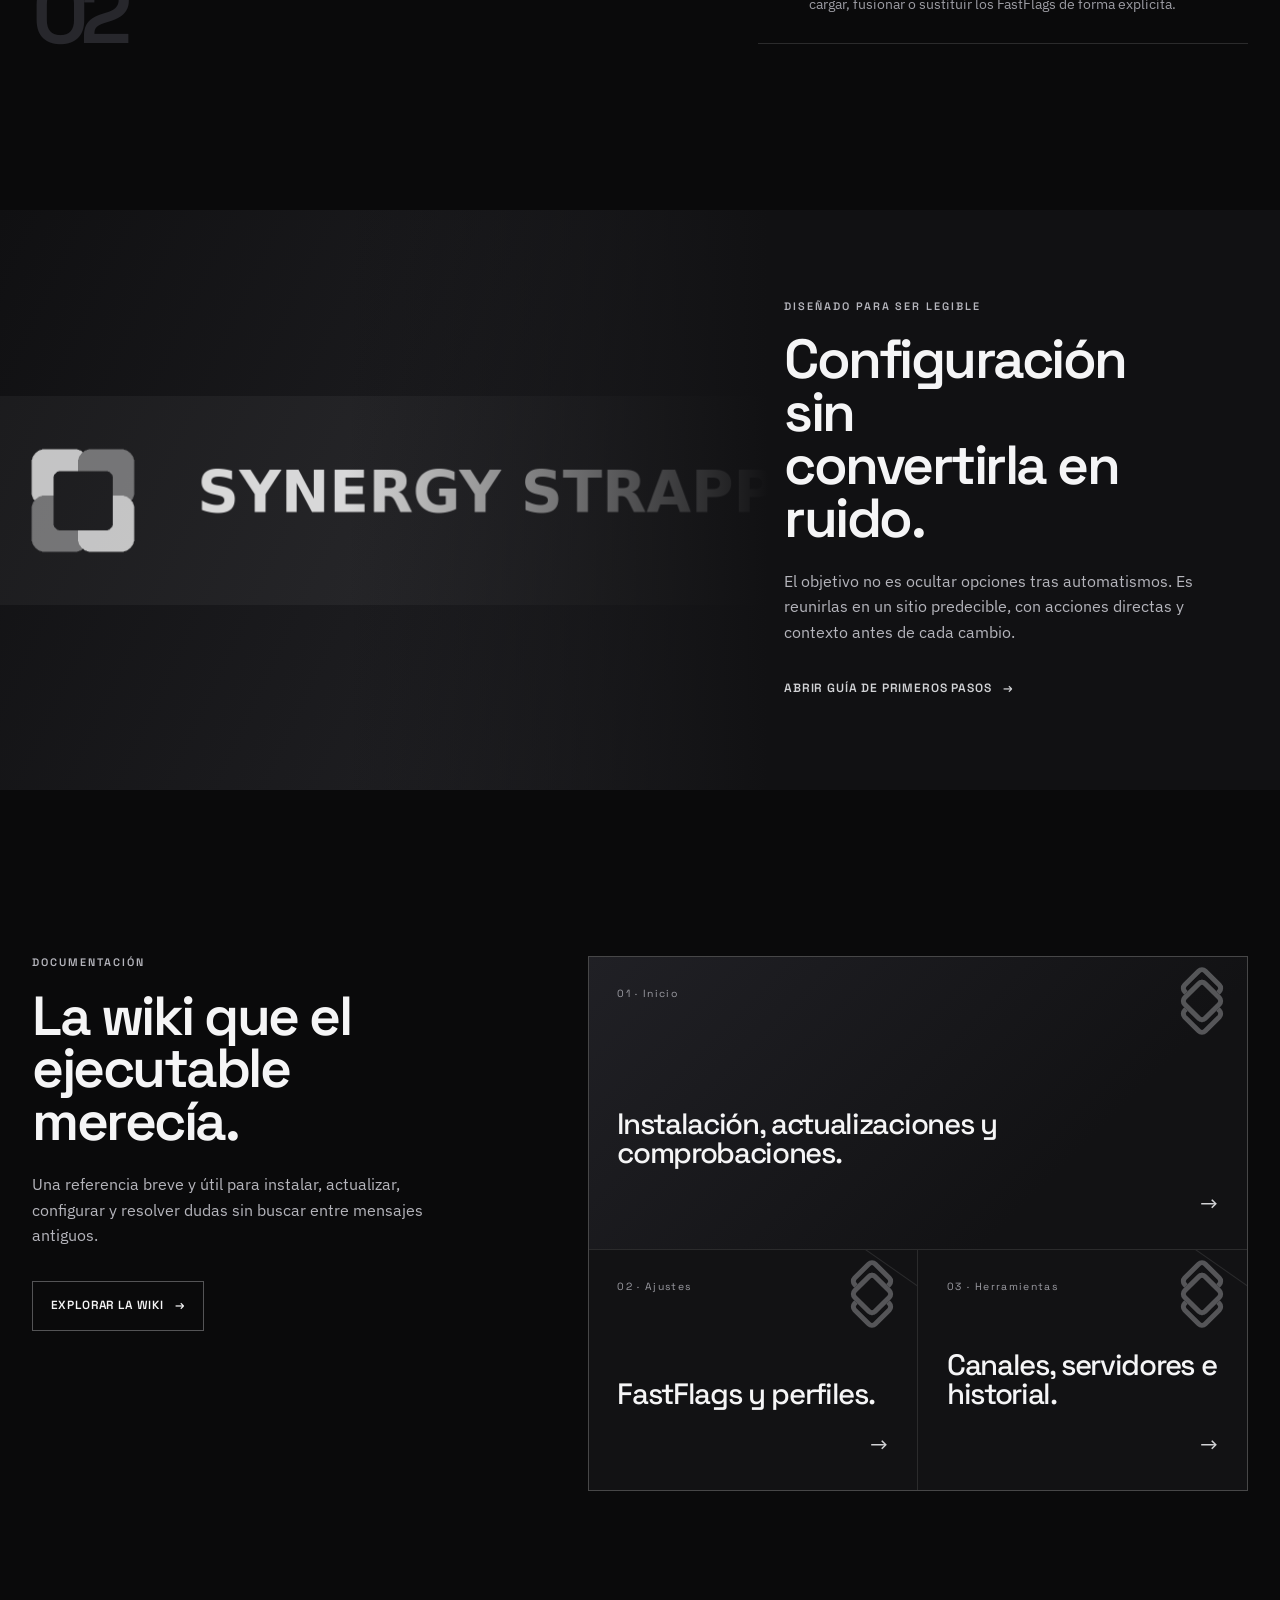
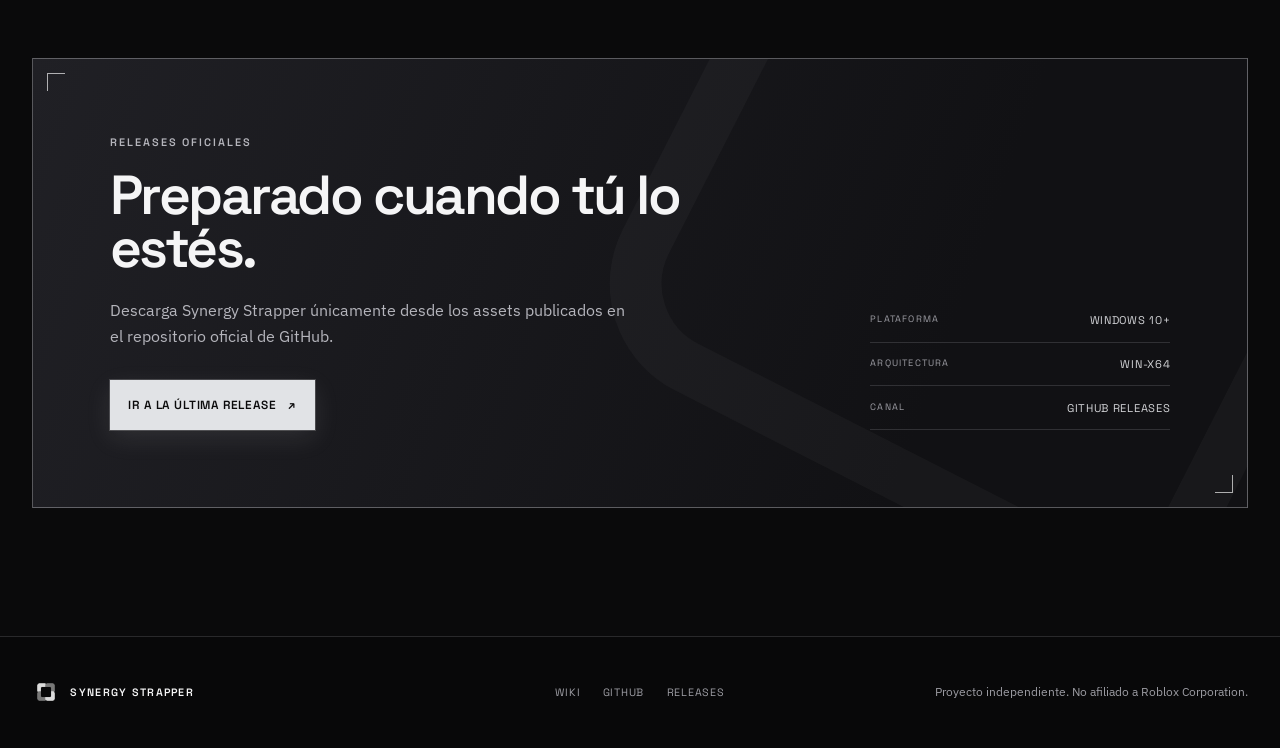
==== commit d25fb6fd: "style: reinforce Synergy visual system" ====
--- a/web/index.html
+++ b/web/index.html
@@ -58,6 +58,7 @@
             </a>
             <a class="button button--quiet" href="./wiki.html">Leer la wiki <span aria-hidden="true">→</span></a>
           </div>
+          <span class="system-signal"><i aria-hidden="true"></i>RUTA DE DISTRIBUCIÓN OFICIAL</span>
           <p class="hero__fineprint">Windows 10 o posterior · Distribución oficial en GitHub Releases</p>
         </div>
         <div class="hero__visual" aria-hidden="true">
@@ -66,6 +67,7 @@
           <div class="hero__module hero__module--two"></div>
           <div class="hero__module hero__module--three"></div>
           <img class="hero__mark" src="./images/SynergyStrapper.png" alt="" />
+          <span class="hero__serial">SS / 01—04</span>
           <p class="hero__coordinate">40.7128° N<br />74.0060° W</p>
         </div>
       </section>
--- a/web/assets/css/style.css
+++ b/web/assets/css/style.css
@@ -7,6 +7,8 @@
   --line: rgba(226, 226, 230, 0.15);
   --line-strong: rgba(226, 226, 230, 0.34);
   --silver: #d2d3d6;
+  --signal: #e1e3e6;
+  --signal-wash: rgba(225, 227, 230, 0.11);
   --white: #f5f5f6;
   --muted: #9c9ca3;
   --muted-strong: #b5b5bc;
@@ -45,7 +47,7 @@
 .site-nav { display: flex; align-items: center; gap: clamp(.8rem, 2vw, 2rem); }
 .site-nav__link { position: relative; padding: .4rem 0; color: var(--muted-strong); font-family: var(--display); font-size: .72rem; font-weight: 500; letter-spacing: .07em; text-transform: uppercase; transition: color .16s var(--ease-out); }
 .site-nav__link::after { content: ""; position: absolute; right: 0; bottom: 0; left: 0; height: 1px; transform: scaleX(0); transform-origin: right; background: var(--silver); transition: transform .22s var(--ease-out); }
-.site-nav__link:hover, .site-nav__link:focus-visible, .site-nav__link.is-active { color: var(--white); }
+.site-nav__link:hover, .site-nav__link:focus-visible, .site-nav__link.is-active { color: var(--signal); }
 .site-nav__link:hover::after, .site-nav__link:focus-visible::after, .site-nav__link.is-active::after { transform: scaleX(1); transform-origin: left; }
 .nav-toggle { display: none; border: 0; background: transparent; color: var(--white); }
 
@@ -61,13 +63,15 @@
 .button:hover { transform: translateY(-2px); }
 .button:active { transform: scale(.97); }
 .button:focus-visible, .text-link:focus-visible, .wiki-toc a:focus-visible { outline: 2px solid var(--silver); outline-offset: 4px; }
-.button--primary { background: var(--silver); color: var(--ink); }
-.button--primary:hover { background: var(--white); }
+.button--primary { background: var(--signal); color: var(--ink); box-shadow: 0 0 0 1px rgba(255,255,255,.18), 0 8px 26px rgba(225,227,230,.1); }
+.button--primary:hover { background: var(--white); box-shadow: 0 0 0 1px rgba(255,255,255,.4), 0 10px 32px rgba(225,227,230,.15); }
 .button--quiet { color: var(--muted-strong); }
 .button--quiet:hover { color: var(--white); }
 .button--outline { border-color: var(--line-strong); color: var(--white); }
 .button--outline:hover { border-color: var(--silver); background: rgba(255,255,255,.07); }
 .hero__fineprint { margin: 1.55rem 0 0; color: var(--muted); font-family: var(--display); font-size: .67rem; letter-spacing: .06em; }
+.system-signal { display: inline-flex; align-items: center; gap: .48rem; margin-top: 1.45rem; color: var(--signal); font-family: var(--display); font-size: .57rem; font-weight: 600; letter-spacing: .14em; }
+.system-signal i { width: 6px; height: 6px; border-radius: 50%; background: var(--signal); box-shadow: 0 0 0 4px var(--signal-wash); }
 .hero__visual { position: relative; min-height: 100%; overflow: hidden; border-left: 1px solid var(--line); background: linear-gradient(145deg, #1c1c20 0%, #0c0c0e 63%); }
 .hero__grid { position: absolute; inset: 0; background-image: linear-gradient(var(--line) 1px, transparent 1px), linear-gradient(90deg, var(--line) 1px, transparent 1px); background-size: 56px 56px; -webkit-mask-image: linear-gradient(90deg, transparent, #000 40%); mask-image: linear-gradient(90deg, transparent, #000 40%); opacity: .52; }
 .hero__module { position: absolute; border: 1px solid rgba(255,255,255,.22); border-radius: 14%; background: linear-gradient(145deg, rgba(255,255,255,.19), rgba(255,255,255,.025)); box-shadow: inset 0 1px rgba(255,255,255,.12), 22px 26px 60px rgba(0,0,0,.45); }
@@ -75,11 +79,12 @@
 .hero__module--two { right: 8%; bottom: 16%; width: 43%; aspect-ratio: 1; transform: rotate(18deg); background: linear-gradient(145deg, rgba(255,255,255,.08), rgba(255,255,255,.01)); }
 .hero__module--three { top: 38%; left: 18%; width: 28%; aspect-ratio: 1; transform: rotate(18deg); border-color: rgba(255,255,255,.12); }
 .hero__mark { position: absolute; top: 50%; left: 49%; width: min(54%, 430px); transform: translate(-50%, -50%) rotate(18deg); opacity: .87; filter: drop-shadow(0 25px 24px rgba(0,0,0,.42)); }
+.hero__serial { position: absolute; top: 29px; right: 35px; color: var(--signal); font-family: var(--display); font-size: .59rem; font-weight: 600; letter-spacing: .17em; }
 .hero__coordinate { position: absolute; right: 36px; bottom: 31px; margin: 0; color: var(--muted); font-family: var(--display); font-size: .61rem; letter-spacing: .13em; line-height: 1.65; text-align: right; }
 
 .trust-strip { display: grid; grid-template-columns: repeat(3, minmax(0, 1fr)) minmax(210px, 1.7fr); border-block: 1px solid var(--line); background: var(--ink-raised); }
 .trust-strip__item { display: flex; align-items: center; gap: 1rem; min-height: 104px; padding: 1.4rem clamp(1.2rem, 3vw, 3rem); border-right: 1px solid var(--line); color: var(--muted-strong); font-family: var(--display); font-size: .68rem; letter-spacing: .08em; line-height: 1.32; text-transform: uppercase; }
-.trust-strip__value { color: var(--silver); font-size: 1.08rem; font-weight: 600; letter-spacing: 0; }
+.trust-strip__value { color: var(--signal); font-size: 1.08rem; font-weight: 600; letter-spacing: 0; }
 .trust-strip__item--statement { border-right: 0; color: var(--muted); font-family: var(--body); font-size: .82rem; letter-spacing: 0; line-height: 1.5; text-transform: none; }
 
 .capabilities { display: grid; grid-template-columns: .5fr 1.15fr 1.35fr; gap: clamp(2rem, 5vw, 6rem); padding-block: clamp(7rem, 13vw, 12rem); }
@@ -111,8 +116,10 @@
 .wiki-preview__cards { display: grid; grid-template-columns: repeat(2, 1fr); gap: 1px; align-self: start; background: var(--line); border: 1px solid var(--line); }
 .wiki-card { position: relative; display: flex; flex-direction: column; min-height: 240px; padding: 1.8rem; overflow: hidden; background: var(--ink-raised); transition: background .2s var(--ease-out); }
 .wiki-card::before { content: ""; position: absolute; top: -65%; right: -32%; width: 180px; aspect-ratio: 1; border: 1px solid rgba(255,255,255,.1); border-radius: 17%; transform: rotate(35deg); transition: transform .35s var(--ease-out); }
+.wiki-card::after { content: ""; position: absolute; top: 27px; right: 28px; width: 24px; height: 24px; border: 5px solid var(--signal); border-radius: 7px; box-shadow: -9px -9px 0 -5px var(--ink-raised), -9px -9px 0 0 var(--signal), 9px 9px 0 -5px var(--ink-raised), 9px 9px 0 0 var(--signal); opacity: .32; transform: rotate(45deg); transition: opacity .2s var(--ease-out), transform .35s var(--ease-out); }
 .wiki-card:hover { background: var(--graphite); }
 .wiki-card:hover::before { transform: rotate(48deg) scale(1.1); }
+.wiki-card:hover::after { opacity: .72; transform: rotate(90deg); }
 .wiki-card--large { grid-column: span 2; min-height: 292px; background: linear-gradient(135deg, #202025, #121214 72%); }
 .wiki-card__meta { position: relative; color: var(--muted); font-family: var(--display); font-size: .65rem; letter-spacing: .13em; }
 .wiki-card h3 { position: relative; max-width: 455px; margin: auto 0 1.2rem; font-size: clamp(1.35rem, 2.3vw, 2.05rem); font-weight: 500; }
@@ -160,14 +167,17 @@
 .wiki-section { padding: 1.25rem 0 clamp(4.7rem, 7vw, 6.7rem); scroll-margin-top: 105px; }
 .wiki-section:not(:first-child) { border-top: 1px solid var(--line); padding-top: clamp(3.5rem, 6vw, 5.7rem); }
 .wiki-section h2 { margin-bottom: 1.35rem; font-size: clamp(2.15rem, 4vw, 3.7rem); font-weight: 600; }
+.wiki-section h2::after { content: ""; display: inline-block; width: .55em; height: .55em; margin: 0 0 .16em .28em; border: .1em solid var(--signal); border-radius: 20%; box-shadow: -.22em -.22em 0 -.1em var(--ink), -.22em -.22em 0 0 var(--signal); transform: rotate(45deg); vertical-align: middle; }
 .wiki-section > p:not(.eyebrow) { max-width: 710px; color: var(--muted-strong); }
 .wiki-intro { font-size: 1.12rem; line-height: 1.76; }
 .wiki-section p a { color: var(--silver); text-decoration: underline; text-decoration-color: rgba(210,211,214,.4); text-underline-offset: .18em; }
 .wiki-section p a:hover { color: var(--white); }
-.wiki-callout { display: grid; grid-template-columns: 24px minmax(0, 1fr); gap: .9rem; margin-top: 2rem; padding: 1.15rem 1.25rem; border-left: 2px solid var(--silver); background: rgba(255,255,255,.045); }
-.wiki-callout__symbol { display: grid; place-items: center; width: 22px; height: 22px; border: 1px solid var(--line-strong); border-radius: 50%; color: var(--silver); font-family: var(--display); font-size: .72rem; font-weight: 700; }
+.wiki-callout { position: relative; display: grid; grid-template-columns: 24px minmax(0, 1fr); gap: .9rem; margin-top: 2rem; padding: 1.15rem 1.25rem; overflow: hidden; border-left: 2px solid var(--signal); background: linear-gradient(90deg, var(--signal-wash), rgba(255,255,255,.025)); }
+.wiki-callout::after { content: ""; position: absolute; top: -18px; right: -18px; width: 52px; height: 52px; border: 10px solid rgba(225,227,230,.12); border-radius: 16%; transform: rotate(45deg); }
+.wiki-callout__symbol { position: relative; z-index: 1; display: grid; place-items: center; width: 22px; height: 22px; border: 1px solid var(--signal); border-radius: 50%; color: var(--signal); font-family: var(--display); font-size: .72rem; font-weight: 700; }
 .wiki-callout p { margin: 0; color: var(--muted-strong); font-size: .91rem; }
 .wiki-callout--quiet { border-left-color: var(--muted); background: transparent; }
+.wiki-callout--quiet::after { border-color: rgba(255,255,255,.06); }
 .step-list { display: flex; flex-direction: column; gap: .15rem; padding: 0; margin: 2.4rem 0 0; list-style: none; }
 .step-list li { display: grid; grid-template-columns: 44px minmax(0, 1fr); gap: 1.1rem; padding: 1.05rem 0; border-top: 1px solid var(--line); }
 .step-list li:last-child { border-bottom: 1px solid var(--line); }
@@ -190,6 +200,8 @@
 .operation-list span { color: var(--muted); font-size: .88rem; }
 .help-actions { display: flex; flex-wrap: wrap; align-items: center; gap: 1.35rem; margin-top: 2rem; }
 .wiki-section--last { padding-bottom: 0; }
+.wiki-section--systems { position: relative; padding-right: 1.6rem; }
+.wiki-section--systems::before { content: ""; position: absolute; top: 2.6rem; right: 0; width: 82px; height: 82px; border: 15px solid rgba(225,227,230,.045); border-radius: 19%; box-shadow: -29px -29px 0 -15px var(--ink), -29px -29px 0 0 rgba(225,227,230,.035); transform: rotate(45deg); pointer-events: none; }
 
 .reveal { opacity: 0; transform: translateY(18px); transition: opacity .55s var(--ease-out), transform .55s var(--ease-out); }
 .reveal.is-visible { opacity: 1; transform: translateY(0); }
@@ -256,12 +268,14 @@
   .wiki-hero__copy { padding: 5.5rem 28px 3.3rem; }
   .wiki-hero__visual { min-height: 270px; border-top: 1px solid var(--line); border-left: 0; }
   .wiki-hero__visual span { right: 23px; bottom: 20px; }
+  .hero__serial { top: 20px; right: 23px; }
   .wiki-layout { display: block; padding-block: 3.5rem 5.5rem; }
   .wiki-sidebar { position: static; margin-bottom: 4rem; }
   .wiki-toc { display: grid; grid-template-columns: 1fr 1fr; column-gap: 1rem; }
   .wiki-section { padding-bottom: 4.3rem; }
   th, td { min-width: 170px; padding: .85rem; }
   .operation-list > div { grid-template-columns: 90px minmax(0, 1fr); }
+  .wiki-section--systems { padding-right: 0; }
 }
 
 @media (max-width: 430px) {
